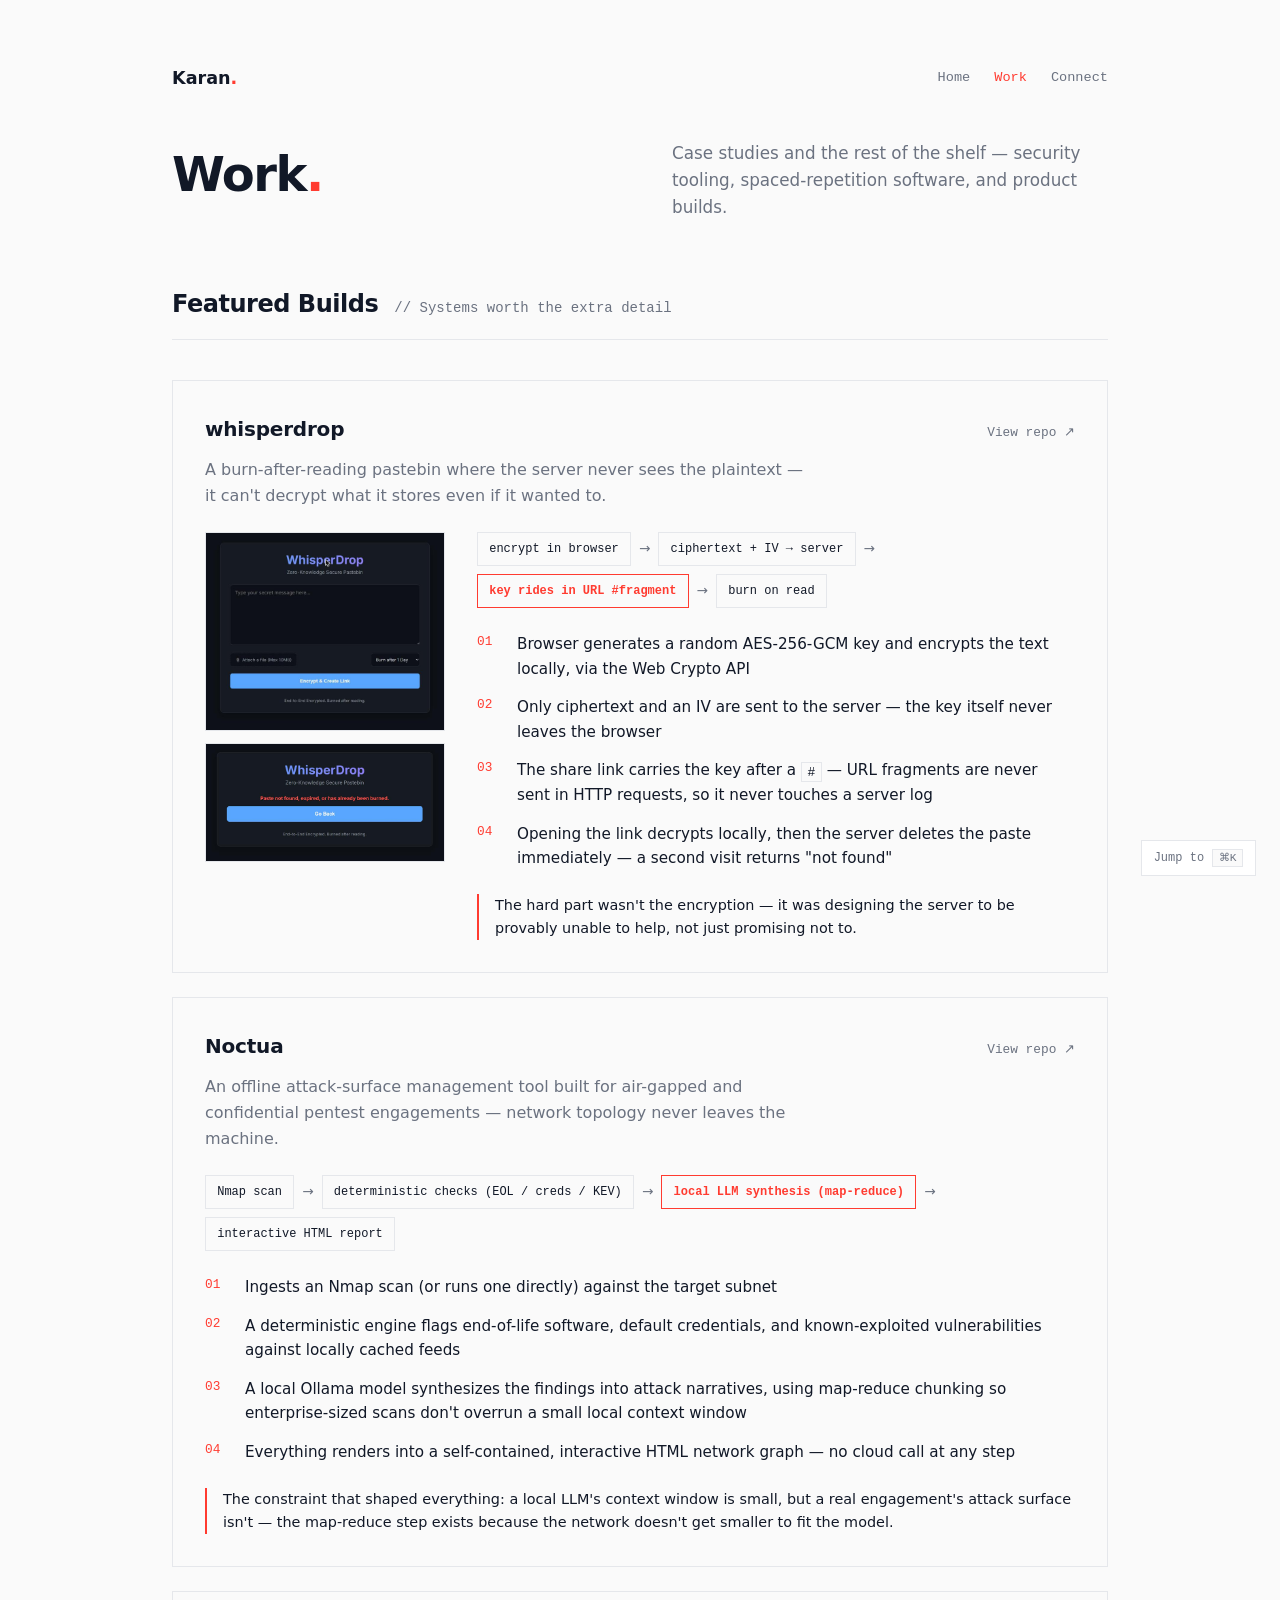
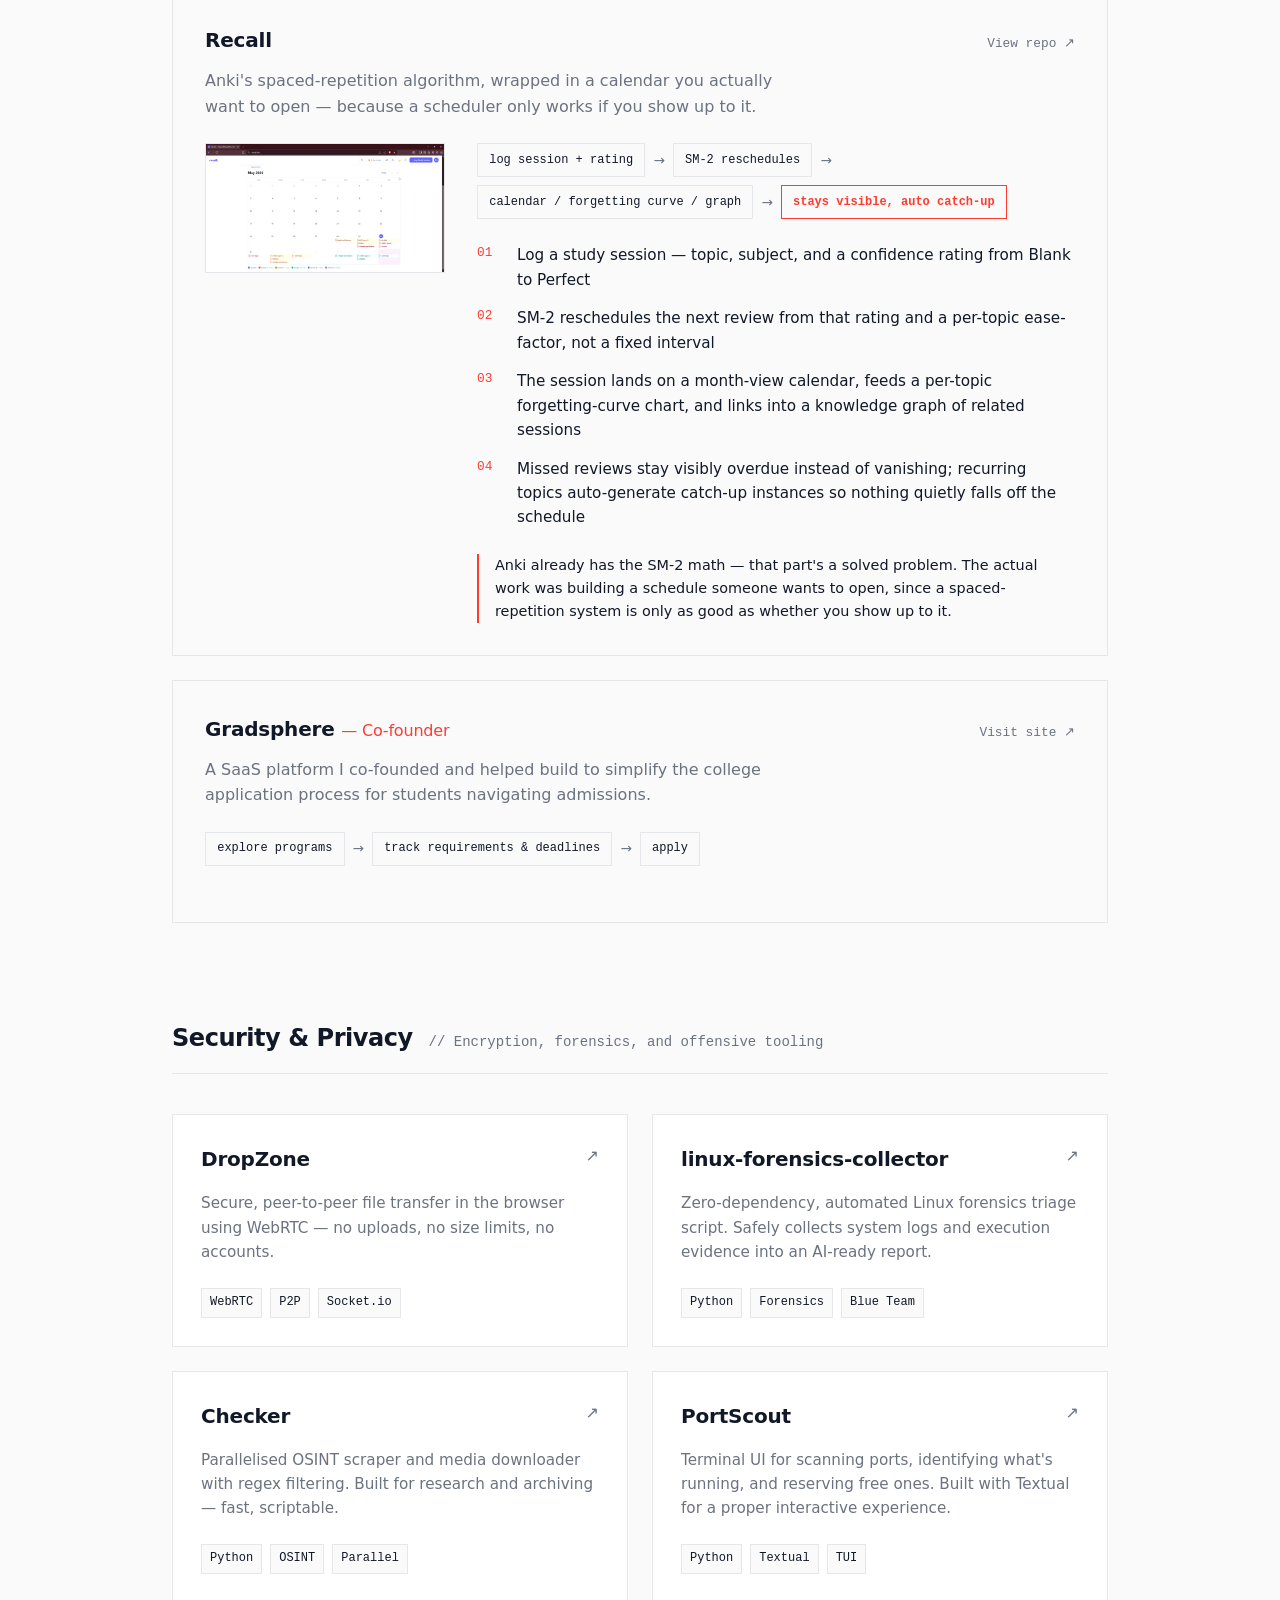
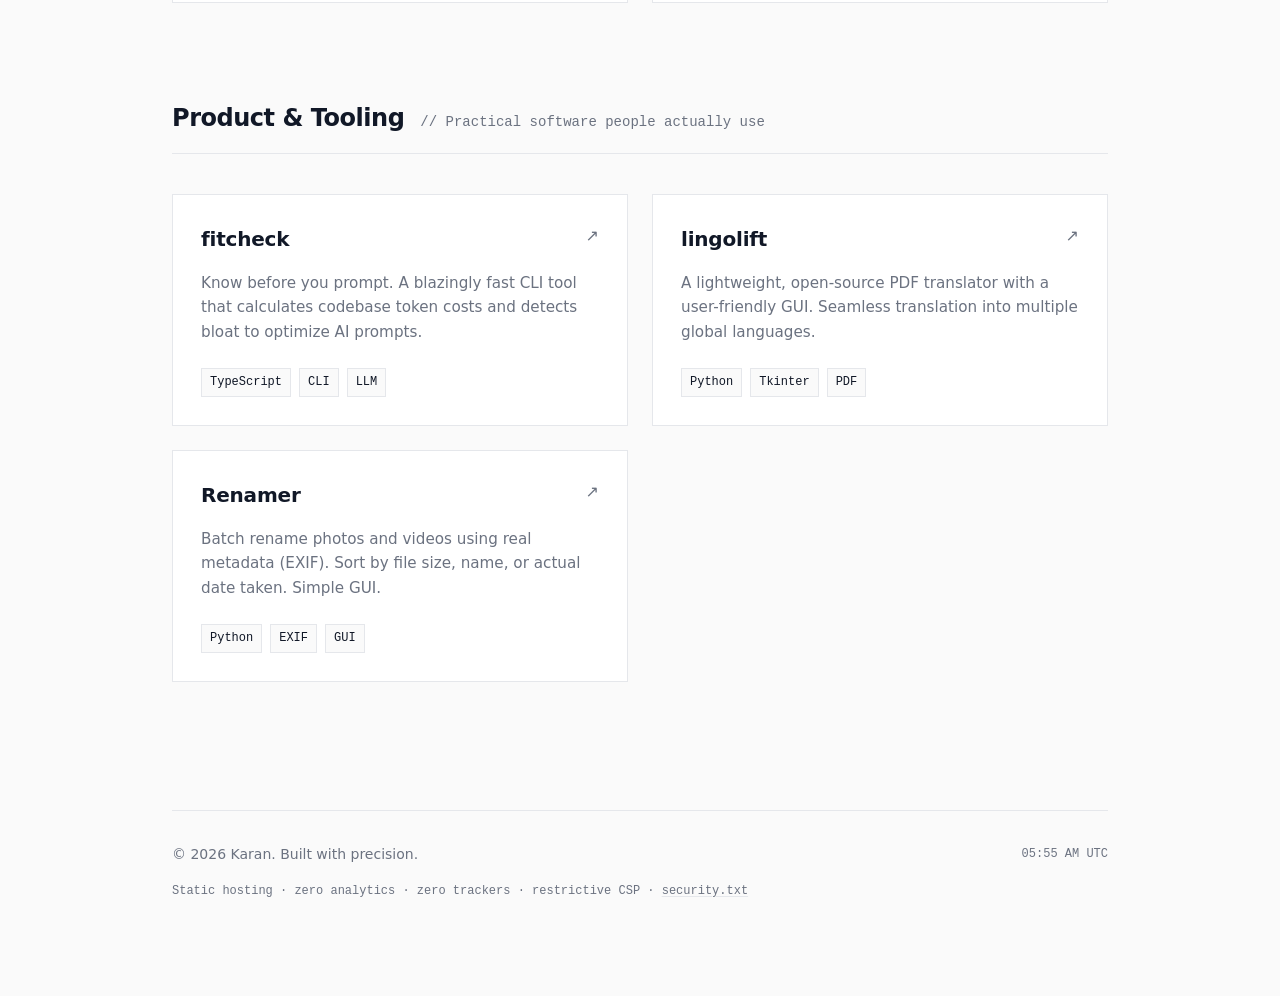
==== work.html @ a305192b "Add work.html with the 4 case studies and both category grids Co-Authored-By: Claude Sonnet 5 <norep" ====
<!DOCTYPE html>
<html lang="en">
<head>
    <meta charset="UTF-8">
    <meta name="viewport" content="width=device-width, initial-scale=1.0">
    <title>Work — Karan</title>
    <meta name="description" content="Case studies and projects — security tooling, behavioural-science software, and product builds by Karan.">
    <meta http-equiv="Content-Security-Policy" content="default-src 'self'; script-src 'self' 'unsafe-inline'; style-src 'self' 'unsafe-inline' https://fonts.googleapis.com; font-src https://fonts.gstatic.com; img-src 'self'; connect-src 'self'; object-src 'none'; base-uri 'none'; form-action 'none';">
    <meta property="og:type" content="website">
    <meta property="og:url" content="https://garuda8887.github.io/work.html">
    <meta property="og:title" content="Work — Karan">
    <meta property="og:description" content="Case studies and projects — security tooling, behavioural-science software, and product builds by Karan.">
    <meta property="og:image" content="https://garuda8887.github.io/assets/og-image.png">
    <meta name="twitter:card" content="summary_large_image">
    <meta name="twitter:title" content="Work — Karan">
    <meta name="twitter:description" content="Case studies and projects — security tooling, behavioural-science software, and product builds by Karan.">
    <meta name="twitter:image" content="https://garuda8887.github.io/assets/og-image.png">
    <link rel="preconnect" href="https://fonts.googleapis.com">
    <link rel="preconnect" href="https://fonts.gstatic.com" crossorigin>
    <link href="https://fonts.googleapis.com/css2?family=Inter:wght@300;400;500;600;700&family=Space+Grotesk:wght@500;600;700&family=JetBrains+Mono:wght@400;500&display=swap" rel="stylesheet">
    <link rel="stylesheet" href="assets/style.css">
</head>
<body>
    <div class="container">
        <nav class="nav">
            <a href="index.html" class="nav-brand">Karan<span class="dot">.</span></a>
            <div class="nav-links">
                <a href="index.html">Home</a>
                <a href="work.html" aria-current="page">Work</a>
                <a href="index.html#connect">Connect</a>
            </div>
        </nav>

        <header class="work-header reveal active">
            <h1 class="work-title">Work<span class="dot">.</span></h1>
            <p class="work-subtitle">Case studies and the rest of the shelf — security tooling, spaced-repetition software, and product builds.</p>
        </header>

        <section class="reveal" id="featured">
            <div class="section-header">
                <h2 class="decrypt">Featured Builds</h2>
                <span class="section-sub">// Systems worth the extra detail</span>
            </div>

            <div class="case-study reveal delay-1" id="whisperdrop">
                <div class="case-study-head">
                    <span class="case-study-title">whisperdrop</span>
                    <a href="https://github.com/Garuda8887/whisperdrop" target="_blank" rel="noopener noreferrer" class="case-study-link">View repo ↗</a>
                </div>
                <p class="case-study-desc">A burn-after-reading pastebin where the server never sees the plaintext — it can't decrypt what it stores even if it wanted to.</p>
                <div class="case-study-media">
                    <div class="case-study-shots">
                        <div class="case-study-shot">
                            <img src="assets/screenshots/whisperdrop-create.png" alt="WhisperDrop's compose screen — paste a secret, encrypt, and get a link" loading="lazy">
                        </div>
                        <div class="case-study-shot">
                            <img src="assets/screenshots/whisperdrop-burned.png" alt="Opening the same link a second time — the paste is already burned" loading="lazy">
                        </div>
                    </div>
                    <div class="case-study-body">
                        <div class="flow">
                            <span class="flow-step">encrypt in browser</span>
                            <span class="flow-arrow">→</span>
                            <span class="flow-step">ciphertext + IV → server</span>
                            <span class="flow-arrow">→</span>
                            <span class="flow-step flow-key">key rides in URL #fragment</span>
                            <span class="flow-arrow">→</span>
                            <span class="flow-step">burn on read</span>
                        </div>
                        <ol class="case-study-steps">
                            <li>Browser generates a random AES-256-GCM key and encrypts the text locally, via the Web Crypto API</li>
                            <li>Only ciphertext and an IV are sent to the server — the key itself never leaves the browser</li>
                            <li>The share link carries the key after a <code>#</code> — URL fragments are never sent in HTTP requests, so it never touches a server log</li>
                            <li>Opening the link decrypts locally, then the server deletes the paste immediately — a second visit returns "not found"</li>
                        </ol>
                        <p class="case-study-note">The hard part wasn't the encryption — it was designing the server to be provably unable to help, not just promising not to.</p>
                    </div>
                </div>
            </div>

            <div class="case-study reveal delay-2" id="noctua">
                <div class="case-study-head">
                    <span class="case-study-title">Noctua</span>
                    <a href="https://github.com/Garuda8887/Noctua" target="_blank" rel="noopener noreferrer" class="case-study-link">View repo ↗</a>
                </div>
                <p class="case-study-desc">An offline attack-surface management tool built for air-gapped and confidential pentest engagements — network topology never leaves the machine.</p>
                <div class="flow">
                    <span class="flow-step">Nmap scan</span>
                    <span class="flow-arrow">→</span>
                    <span class="flow-step">deterministic checks (EOL / creds / KEV)</span>
                    <span class="flow-arrow">→</span>
                    <span class="flow-step flow-key">local LLM synthesis (map-reduce)</span>
                    <span class="flow-arrow">→</span>
                    <span class="flow-step">interactive HTML report</span>
                </div>
                <ol class="case-study-steps">
                    <li>Ingests an Nmap scan (or runs one directly) against the target subnet</li>
                    <li>A deterministic engine flags end-of-life software, default credentials, and known-exploited vulnerabilities against locally cached feeds</li>
                    <li>A local Ollama model synthesizes the findings into attack narratives, using map-reduce chunking so enterprise-sized scans don't overrun a small local context window</li>
                    <li>Everything renders into a self-contained, interactive HTML network graph — no cloud call at any step</li>
                </ol>
                <p class="case-study-note">The constraint that shaped everything: a local LLM's context window is small, but a real engagement's attack surface isn't — the map-reduce step exists because the network doesn't get smaller to fit the model.</p>
            </div>

            <div class="case-study reveal delay-3" id="recall">
                <div class="case-study-head">
                    <span class="case-study-title">Recall</span>
                    <a href="https://github.com/Garuda8887/recall" target="_blank" rel="noopener noreferrer" class="case-study-link">View repo ↗</a>
                </div>
                <p class="case-study-desc">Anki's spaced-repetition algorithm, wrapped in a calendar you actually want to open — because a scheduler only works if you show up to it.</p>
                <div class="case-study-media">
                    <div class="case-study-shots">
                        <div class="case-study-shot">
                            <img src="assets/screenshots/recall-calendar.png" alt="Recall's month-view calendar with color-coded review chips and a study streak" loading="lazy">
                        </div>
                    </div>
                    <div class="case-study-body">
                        <div class="flow">
                            <span class="flow-step">log session + rating</span>
                            <span class="flow-arrow">→</span>
                            <span class="flow-step">SM-2 reschedules</span>
                            <span class="flow-arrow">→</span>
                            <span class="flow-step">calendar / forgetting curve / graph</span>
                            <span class="flow-arrow">→</span>
                            <span class="flow-step flow-key">stays visible, auto catch-up</span>
                        </div>
                        <ol class="case-study-steps">
                            <li>Log a study session — topic, subject, and a confidence rating from Blank to Perfect</li>
                            <li>SM-2 reschedules the next review from that rating and a per-topic ease-factor, not a fixed interval</li>
                            <li>The session lands on a month-view calendar, feeds a per-topic forgetting-curve chart, and links into a knowledge graph of related sessions</li>
                            <li>Missed reviews stay visibly overdue instead of vanishing; recurring topics auto-generate catch-up instances so nothing quietly falls off the schedule</li>
                        </ol>
                        <p class="case-study-note">Anki already has the SM-2 math — that part's a solved problem. The actual work was building a schedule someone wants to open, since a spaced-repetition system is only as good as whether you show up to it.</p>
                    </div>
                </div>
            </div>

            <div class="case-study reveal delay-1" id="gradsphere">
                <div class="case-study-head">
                    <span class="case-study-title">Gradsphere <span class="case-study-role">— Co-founder</span></span>
                    <a href="https://gradsphere-smoky.vercel.app/" target="_blank" rel="noopener noreferrer" class="case-study-link">Visit site ↗</a>
                </div>
                <p class="case-study-desc">A SaaS platform I co-founded and helped build to simplify the college application process for students navigating admissions.</p>
                <div class="flow">
                    <span class="flow-step">explore programs</span>
                    <span class="flow-arrow">→</span>
                    <span class="flow-step">track requirements & deadlines</span>
                    <span class="flow-arrow">→</span>
                    <span class="flow-step">apply</span>
                </div>
            </div>
        </section>

        <section class="reveal" id="security">
            <div class="section-header">
                <h2 class="decrypt">Security & Privacy</h2>
                <span class="section-sub">// Encryption, forensics, and offensive tooling</span>
            </div>

            <div class="project-grid">
                <a href="https://github.com/Garuda8887/DropZone" target="_blank" rel="noopener noreferrer" class="project-card reveal delay-1">
                    <div class="project-top">
                        <span class="project-title">DropZone</span>
                        <span class="project-arrow">↗</span>
                    </div>
                    <p class="project-desc">Secure, peer-to-peer file transfer in the browser using WebRTC — no uploads, no size limits, no accounts.</p>
                    <div class="tags">
                        <span class="tag">WebRTC</span>
                        <span class="tag">P2P</span>
                        <span class="tag">Socket.io</span>
                    </div>
                </a>

                <a href="https://github.com/Garuda8887/linux-forensics-collector" target="_blank" rel="noopener noreferrer" class="project-card reveal delay-2">
                    <div class="project-top">
                        <span class="project-title">linux-forensics-collector</span>
                        <span class="project-arrow">↗</span>
                    </div>
                    <p class="project-desc">Zero-dependency, automated Linux forensics triage script. Safely collects system logs and execution evidence into an AI-ready report.</p>
                    <div class="tags">
                        <span class="tag">Python</span>
                        <span class="tag">Forensics</span>
                        <span class="tag">Blue Team</span>
                    </div>
                </a>

                <a href="https://github.com/Garuda8887/Checker" target="_blank" rel="noopener noreferrer" class="project-card reveal delay-3">
                    <div class="project-top">
                        <span class="project-title">Checker</span>
                        <span class="project-arrow">↗</span>
                    </div>
                    <p class="project-desc">Parallelised OSINT scraper and media downloader with regex filtering. Built for research and archiving — fast, scriptable.</p>
                    <div class="tags">
                        <span class="tag">Python</span>
                        <span class="tag">OSINT</span>
                        <span class="tag">Parallel</span>
                    </div>
                </a>

                <a href="https://github.com/Garuda8887/PortScout" target="_blank" rel="noopener noreferrer" class="project-card reveal delay-1">
                    <div class="project-top">
                        <span class="project-title">PortScout</span>
                        <span class="project-arrow">↗</span>
                    </div>
                    <p class="project-desc">Terminal UI for scanning ports, identifying what's running, and reserving free ones. Built with Textual for a proper interactive experience.</p>
                    <div class="tags">
                        <span class="tag">Python</span>
                        <span class="tag">Textual</span>
                        <span class="tag">TUI</span>
                    </div>
                </a>
            </div>
        </section>

        <section class="reveal" id="product">
            <div class="section-header">
                <h2 class="decrypt">Product & Tooling</h2>
                <span class="section-sub">// Practical software people actually use</span>
            </div>

            <div class="project-grid">
                <a href="https://github.com/Garuda8887/fitcheck" target="_blank" rel="noopener noreferrer" class="project-card reveal delay-1">
                    <div class="project-top">
                        <span class="project-title">fitcheck</span>
                        <span class="project-arrow">↗</span>
                    </div>
                    <p class="project-desc">Know before you prompt. A blazingly fast CLI tool that calculates codebase token costs and detects bloat to optimize AI prompts.</p>
                    <div class="tags">
                        <span class="tag">TypeScript</span>
                        <span class="tag">CLI</span>
                        <span class="tag">LLM</span>
                    </div>
                </a>

                <a href="https://github.com/Garuda8887/lingolift" target="_blank" rel="noopener noreferrer" class="project-card reveal delay-2">
                    <div class="project-top">
                        <span class="project-title">lingolift</span>
                        <span class="project-arrow">↗</span>
                    </div>
                    <p class="project-desc">A lightweight, open-source PDF translator with a user-friendly GUI. Seamless translation into multiple global languages.</p>
                    <div class="tags">
                        <span class="tag">Python</span>
                        <span class="tag">Tkinter</span>
                        <span class="tag">PDF</span>
                    </div>
                </a>

                <a href="https://github.com/Garuda8887/Renamer" target="_blank" rel="noopener noreferrer" class="project-card reveal delay-3">
                    <div class="project-top">
                        <span class="project-title">Renamer</span>
                        <span class="project-arrow">↗</span>
                    </div>
                    <p class="project-desc">Batch rename photos and videos using real metadata (EXIF). Sort by file size, name, or actual date taken. Simple GUI.</p>
                    <div class="tags">
                        <span class="tag">Python</span>
                        <span class="tag">EXIF</span>
                        <span class="tag">GUI</span>
                    </div>
                </a>
            </div>
        </section>

        <footer>
            <div class="footer-main">
                <span>© 2026 Karan. Built with precision.</span>
                <span class="footer-time" id="local-time"></span>
            </div>
            <div class="footer-meta">
                <span class="footer-mono">Static hosting · zero analytics · zero trackers · restrictive CSP · <a href="/.well-known/security.txt">security.txt</a></span>
            </div>
        </footer>
    </div>

    <dialog id="cmdk" class="cmdk">
        <input type="text" id="cmdk-input" class="cmdk-input" placeholder="Jump to a section or link..." autocomplete="off" spellcheck="false">
        <ul id="cmdk-list" class="cmdk-list"></ul>
    </dialog>

    <button type="button" id="cmdk-hint" class="cmdk-hint" aria-label="Open quick navigation">
        <span>Jump to</span>
        <kbd>⌘K</kbd>
    </button>

    <script src="assets/site.js"></script>
</body>
</html>
---- assets/style.css ----
:root {
    --bg: #FAFAFA;
    --surface: #FFFFFF;
    --surface-hover: #F3F4F6;
    --ink: #111827;
    --muted: #6B7280;
    --border: #E5E7EB;
    --accent: #FF3B30; /* Edgy sharp accent */
    --accent-soft: rgba(255, 59, 48, 0.08);

    --font-sans: 'Inter', system-ui, sans-serif;
    --font-display: 'Space Grotesk', 'Inter', system-ui, sans-serif;
    --font-mono: 'JetBrains Mono', monospace;
}

* {
    box-sizing: border-box;
    margin: 0;
    padding: 0;
}

body {
    font-family: var(--font-sans);
    background-color: var(--bg);
    color: var(--ink);
    line-height: 1.6;
    -webkit-font-smoothing: antialiased;
    -moz-osx-font-smoothing: grayscale;
}

::selection {
    background: var(--ink);
    color: var(--bg);
}

a {
    color: inherit;
    text-decoration: none;
}

a:focus-visible, button:focus-visible {
    outline: 2px solid var(--accent);
    outline-offset: 2px;
}

.container {
    max-width: 1000px; /* Slightly wider for the two column hero */
    margin: 0 auto;
    padding: 4rem 2rem 6rem;
}

/* Nav — shared across every page */
.nav {
    display: flex;
    justify-content: space-between;
    align-items: center;
    margin-bottom: 3rem;
    font-family: var(--font-mono);
    font-size: 0.85rem;
}

.nav-brand {
    font-family: var(--font-display);
    font-weight: 600;
    font-size: 1.1rem;
    color: var(--ink);
}

.nav-brand .dot {
    color: var(--accent);
}

.nav-links {
    display: flex;
    gap: 1.5rem;
}

.nav-links a {
    color: var(--muted);
    transition: color 0.2s ease;
}

.nav-links a:hover {
    color: var(--ink);
}

.nav-links a[aria-current="page"] {
    color: var(--accent);
}

/* Header / Hero */
header {
    margin-bottom: 7rem;
    display: grid;
    grid-template-columns: 1fr 1fr;
    gap: 4rem;
    align-items: center;
}

/* Hero demo — a real AES-256-GCM encrypt in the browser, not a stock graphic */
.hero-demo {
    border: 1px solid var(--border);
    background: var(--surface);
    padding: 1.75rem;
    display: flex;
    flex-direction: column;
    gap: 1rem;
    font-family: var(--font-mono);
}

.hero-demo-head {
    display: flex;
    justify-content: space-between;
    align-items: baseline;
    gap: 0.75rem;
    flex-wrap: wrap;
}

.hero-demo-title {
    font-weight: 600;
    color: var(--ink);
}

.hero-demo-badge {
    font-size: 0.7rem;
    color: var(--accent);
}

.hero-demo-label {
    font-size: 0.75rem;
    color: var(--muted);
}

.hero-demo-input {
    width: 100%;
    resize: none;
    border: 1px solid var(--border);
    background: var(--bg);
    color: var(--ink);
    font-family: var(--font-mono);
    font-size: 0.85rem;
    padding: 0.75rem;
    outline: none;
}

.hero-demo-input:focus-visible {
    border-color: var(--accent);
}

.hero-demo-out {
    border: 1px solid var(--border);
    background: var(--bg);
    padding: 0.75rem;
    display: flex;
    flex-direction: column;
    gap: 0.35rem;
}

.hero-demo-out-label {
    font-size: 0.7rem;
    color: var(--muted);
}

.hero-demo-cipher {
    font-size: 0.78rem;
    word-break: break-all;
    color: var(--ink);
    transition: opacity 0.2s ease;
}

.hero-demo-cipher.burning {
    opacity: 0.15;
}

.hero-demo-burn {
    align-self: flex-start;
    font-family: var(--font-mono);
    font-size: 0.75rem;
    color: var(--muted);
    background: transparent;
    border: 1px solid var(--border);
    padding: 0.5rem 0.9rem;
    cursor: pointer;
    transition: all 0.2s ease;
}

.hero-demo-burn:hover {
    border-color: var(--accent);
    color: var(--accent);
}

.hero-demo-note {
    font-size: 0.78rem;
    color: var(--muted);
    line-height: 1.5;
}

.hero-demo-note a {
    text-decoration: underline;
    text-decoration-color: var(--border);
}

.hero-demo-note a:hover {
    color: var(--accent);
    text-decoration-color: var(--accent);
}

.hero-content {
    display: flex;
    flex-direction: column;
}

h1 {
    font-family: var(--font-display);
    font-size: clamp(3rem, 6vw, 4.5rem);
    font-weight: 700;
    letter-spacing: -0.04em;
    line-height: 1.1;
    margin-bottom: 1.5rem;
    color: var(--ink);
}

h1 .dot {
    color: var(--accent);
}

.tagline {
    font-size: clamp(1.1rem, 2.5vw, 1.25rem);
    color: var(--muted);
    font-weight: 300;
    margin-bottom: 2rem;
    line-height: 1.5;
}

.about {
    font-size: 1.05rem;
    color: var(--ink);
}

.about p {
    margin-bottom: 1.25rem;
}

.highlight {
    font-weight: 500;
    position: relative;
    display: inline-block;
}

.highlight::after {
    content: '';
    position: absolute;
    bottom: 2px;
    left: 0;
    width: 100%;
    height: 4px;
    background: var(--accent-soft);
    z-index: -1;
    transition: height 0.2s ease;
}

.highlight:hover::after {
    height: 100%;
}

/* Sections */
section {
    margin-bottom: 6rem;
}

.section-header {
    display: flex;
    align-items: baseline;
    gap: 1rem;
    margin-bottom: 2.5rem;
    padding-bottom: 1rem;
    border-bottom: 1px solid var(--border);
}

h2 {
    font-family: var(--font-display);
    font-size: 1.5rem;
    font-weight: 600;
    letter-spacing: -0.02em;
}

.section-sub {
    font-family: var(--font-mono);
    font-size: 0.875rem;
    color: var(--muted);
}

/* Work page header (work.html only) */
.work-header {
    margin-bottom: 4rem;
}

.work-title {
    font-family: var(--font-display);
    font-size: clamp(2.25rem, 4vw, 3rem);
    font-weight: 700;
    letter-spacing: -0.03em;
    margin-bottom: 0.75rem;
    color: var(--ink);
}

.work-title .dot {
    color: var(--accent);
}

.work-subtitle {
    font-size: 1.05rem;
    color: var(--muted);
    max-width: 60ch;
}

/* Grid Layout for Projects */
.project-grid {
    display: grid;
    grid-template-columns: repeat(auto-fill, minmax(350px, 1fr));
    gap: 1.5rem;
}

.project-card {
    display: flex;
    flex-direction: column;
    background: var(--surface);
    border: 1px solid var(--border);
    padding: 1.75rem;
    border-radius: 0; /* Sharp corners for edge */
    transition: all 0.3s cubic-bezier(0.16, 1, 0.3, 1);
    position: relative;
    z-index: 1;
}

.project-card::before {
    content: '';
    position: absolute;
    top: 0;
    left: 0;
    width: 3px;
    height: 0%;
    background: var(--accent);
    transition: height 0.3s cubic-bezier(0.16, 1, 0.3, 1);
    z-index: 2;
}

.project-card:hover {
    transform: translateY(-4px);
    box-shadow: 12px 12px 0 rgba(17, 24, 39, 0.04);
    border-color: var(--ink);
}

.project-card:hover::before {
    height: 100%;
}

.project-top {
    display: flex;
    justify-content: space-between;
    align-items: flex-start;
    margin-bottom: 1rem;
}

.project-title {
    font-family: var(--font-display);
    font-weight: 600;
    font-size: 1.25rem;
    letter-spacing: -0.01em;
    display: flex;
    align-items: center;
    gap: 0.5rem;
}

.project-arrow {
    color: var(--muted);
    transition: transform 0.2s ease, color 0.2s ease;
}

.project-card:hover .project-arrow {
    transform: translate(2px, -2px);
    color: var(--accent);
}

.project-desc {
    color: var(--muted);
    font-size: 0.95rem;
    margin-bottom: 1.5rem;
    flex-grow: 1;
}

.tags {
    display: flex;
    flex-wrap: wrap;
    gap: 0.5rem;
    margin-top: auto;
}

.tag {
    font-family: var(--font-mono);
    font-size: 0.75rem;
    color: var(--ink);
    background: var(--bg);
    border: 1px solid var(--border);
    padding: 0.25rem 0.5rem;
}

.project-card:hover .tag {
    border-color: #d1d5db;
}

.work-more {
    margin-top: 1.5rem;
    font-family: var(--font-mono);
    font-size: 0.85rem;
}

.work-more a {
    text-decoration: underline;
    text-decoration-color: var(--border);
}

.work-more a:hover {
    color: var(--accent);
    text-decoration-color: var(--accent);
}

/* Contact */
.contact-links {
    display: flex;
    flex-direction: column;
    gap: 1rem;
    max-width: 400px;
}

.contact-link {
    display: flex;
    justify-content: space-between;
    align-items: center;
    padding: 1rem 1.25rem;
    background: var(--surface);
    border: 1px solid var(--border);
    font-weight: 500;
    transition: all 0.2s ease;
}

.contact-link:hover {
    background: var(--ink);
    color: var(--surface);
    border-color: var(--ink);
    transform: translateX(4px);
}

.contact-label {
    display: flex;
    align-items: center;
    gap: 0.75rem;
}

.contact-mono {
    font-family: var(--font-mono);
    font-size: 0.75rem;
    color: var(--muted);
}

.contact-link:hover .contact-mono {
    color: rgba(255, 255, 255, 0.6);
}

/* Footer */
footer {
    margin-top: 8rem;
    padding-top: 2rem;
    border-top: 1px solid var(--border);
    font-size: 0.875rem;
    color: var(--muted);
}

.footer-main {
    display: flex;
    justify-content: space-between;
    align-items: center;
}

.footer-time {
    font-family: var(--font-mono);
    font-size: 0.75rem;
}

.footer-meta {
    margin-top: 0.75rem;
}

.footer-mono {
    font-family: var(--font-mono);
    font-size: 0.75rem;
    color: var(--muted);
}

.footer-mono a {
    text-decoration: underline;
    text-decoration-color: var(--border);
    text-underline-offset: 2px;
}

.footer-mono a:hover {
    color: var(--accent);
    text-decoration-color: var(--accent);
}

/* Featured case studies (work.html) */
.case-study {
    border: 1px solid var(--border);
    padding: 2rem;
    margin-bottom: 1.5rem;
}

.case-study:last-child {
    margin-bottom: 0;
}

.case-study-head {
    display: flex;
    justify-content: space-between;
    align-items: baseline;
    margin-bottom: 0.75rem;
}

.case-study-title {
    font-family: var(--font-display);
    font-weight: 600;
    font-size: 1.25rem;
    letter-spacing: -0.01em;
}

.case-study-role {
    font-weight: 500;
    font-size: 1rem;
    color: var(--accent);
}

.case-study-link {
    font-family: var(--font-mono);
    font-size: 0.8rem;
    color: var(--muted);
    transition: color 0.2s ease;
}

.case-study-link:hover {
    color: var(--accent);
}

.case-study-desc {
    color: var(--muted);
    margin-bottom: 1.5rem;
    max-width: 60ch;
}

.case-study-steps {
    list-style: none;
    counter-reset: step;
    margin-bottom: 1.5rem;
}

.case-study-steps li {
    counter-increment: step;
    position: relative;
    padding-left: 2.5rem;
    margin-bottom: 0.9rem;
    font-size: 0.95rem;
}

.case-study-steps li:last-child {
    margin-bottom: 0;
}

.case-study-steps li::before {
    content: counter(step, decimal-leading-zero);
    position: absolute;
    left: 0;
    top: 0;
    font-family: var(--font-mono);
    font-size: 0.8rem;
    color: var(--accent);
}

.case-study-steps code {
    font-family: var(--font-mono);
    font-size: 0.85em;
    background: var(--bg);
    border: 1px solid var(--border);
    padding: 0.1rem 0.35rem;
}

.case-study-note {
    font-size: 0.9rem;
    color: var(--ink);
    border-left: 2px solid var(--accent);
    padding-left: 1rem;
}

.case-study-media {
    display: grid;
    grid-template-columns: minmax(180px, 240px) 1fr;
    gap: 2rem;
    align-items: start;
}

.case-study-shots {
    display: flex;
    flex-direction: column;
    gap: 0.75rem;
}

.case-study-shot {
    border: 1px solid var(--border);
    overflow: hidden;
    background: var(--bg);
}

.case-study-shot img {
    display: block;
    width: 100%;
    height: auto;
}

.case-study-body {
    min-width: 0;
}

/* Flow chips — compact visual summary above the detailed steps */
.flow {
    display: flex;
    flex-wrap: wrap;
    align-items: center;
    gap: 0.5rem;
    margin-bottom: 1.5rem;
}

.flow-step {
    font-family: var(--font-mono);
    font-size: 0.75rem;
    border: 1px solid var(--border);
    padding: 0.4rem 0.7rem;
    background: var(--bg);
    white-space: nowrap;
}

.flow-step.flow-key {
    border-color: var(--accent);
    color: var(--accent);
    font-weight: 600;
}

.flow-arrow {
    color: var(--muted);
    font-size: 0.85rem;
}

/* Command palette (Cmd+K) */
.cmdk {
    width: min(560px, 90vw);
    padding: 0;
    border: 1px solid var(--border);
    border-radius: 0;
    box-shadow: 0 24px 48px rgba(17, 24, 39, 0.16);
}

.cmdk::backdrop {
    background: rgba(17, 24, 39, 0.5);
}

.cmdk-input {
    width: 100%;
    padding: 1.1rem 1.25rem;
    border: none;
    border-bottom: 1px solid var(--border);
    font-family: var(--font-mono);
    font-size: 0.95rem;
    outline: none;
    color: var(--ink);
}

.cmdk-list {
    list-style: none;
    max-height: 320px;
    overflow-y: auto;
}

.cmdk-list li {
    padding: 0.85rem 1.25rem;
    cursor: pointer;
    display: flex;
    justify-content: space-between;
    align-items: baseline;
    gap: 1rem;
}

.cmdk-list li .cmdk-item-sub {
    font-family: var(--font-mono);
    font-size: 0.75rem;
    color: var(--muted);
    white-space: nowrap;
}

.cmdk-list li.active {
    background: var(--surface-hover);
}

.cmdk-list li.active .cmdk-item-sub {
    color: var(--accent);
}

.cmdk-list .cmdk-empty {
    color: var(--muted);
    cursor: default;
}

.cmdk-hint {
    position: fixed;
    right: 1.5rem;
    bottom: 1.5rem;
    display: flex;
    align-items: center;
    gap: 0.5rem;
    background: var(--surface);
    border: 1px solid var(--border);
    padding: 0.5rem 0.75rem;
    font-family: var(--font-mono);
    font-size: 0.75rem;
    color: var(--muted);
    cursor: pointer;
    transition: border-color 0.2s ease, color 0.2s ease;
    z-index: 10;
}

.cmdk-hint:hover {
    border-color: var(--ink);
    color: var(--ink);
}

.cmdk-hint kbd {
    font-family: var(--font-mono);
    background: var(--bg);
    border: 1px solid var(--border);
    padding: 0.1rem 0.35rem;
    font-size: 0.7rem;
}

/* Decrypt-on-reveal text */
.decrypt-char {
    transition: color 0.15s ease;
}

.decrypt-char.scrambling {
    color: var(--accent);
}

/* Scroll Animations */
.reveal {
    opacity: 0;
    transform: translateY(30px);
    transition: opacity 0.8s cubic-bezier(0.16, 1, 0.3, 1), transform 0.8s cubic-bezier(0.16, 1, 0.3, 1);
}

.reveal.active {
    opacity: 1;
    transform: translateY(0);
}

/* Ensure header reveals on load if it's a reveal element */
.reveal.delay-1 { transition-delay: 0.1s; }
.reveal.delay-2 { transition-delay: 0.2s; }
.reveal.delay-3 { transition-delay: 0.3s; }

@media (prefers-reduced-motion: reduce) {
    .reveal {
        opacity: 1;
        transform: none;
        transition: none;
    }
}

@media (max-width: 768px) {
    .container { padding: 3rem 1.5rem; }
    .nav { flex-wrap: wrap; gap: 0.75rem; }
    header { grid-template-columns: 1fr; gap: 2rem; margin-bottom: 5rem; }
    h1 { font-size: 2.5rem; }
    .project-grid { grid-template-columns: 1fr; }
    .section-header { flex-direction: column; gap: 0.25rem; }
    .case-study { padding: 1.5rem; }
    .case-study-head { flex-direction: column; gap: 0.35rem; }
    .case-study-media { grid-template-columns: 1fr; }
    .case-study-shots { flex-direction: row; }
    .footer-main { flex-direction: column; align-items: flex-start; gap: 0.5rem; }
    .cmdk-hint span { display: none; }
}
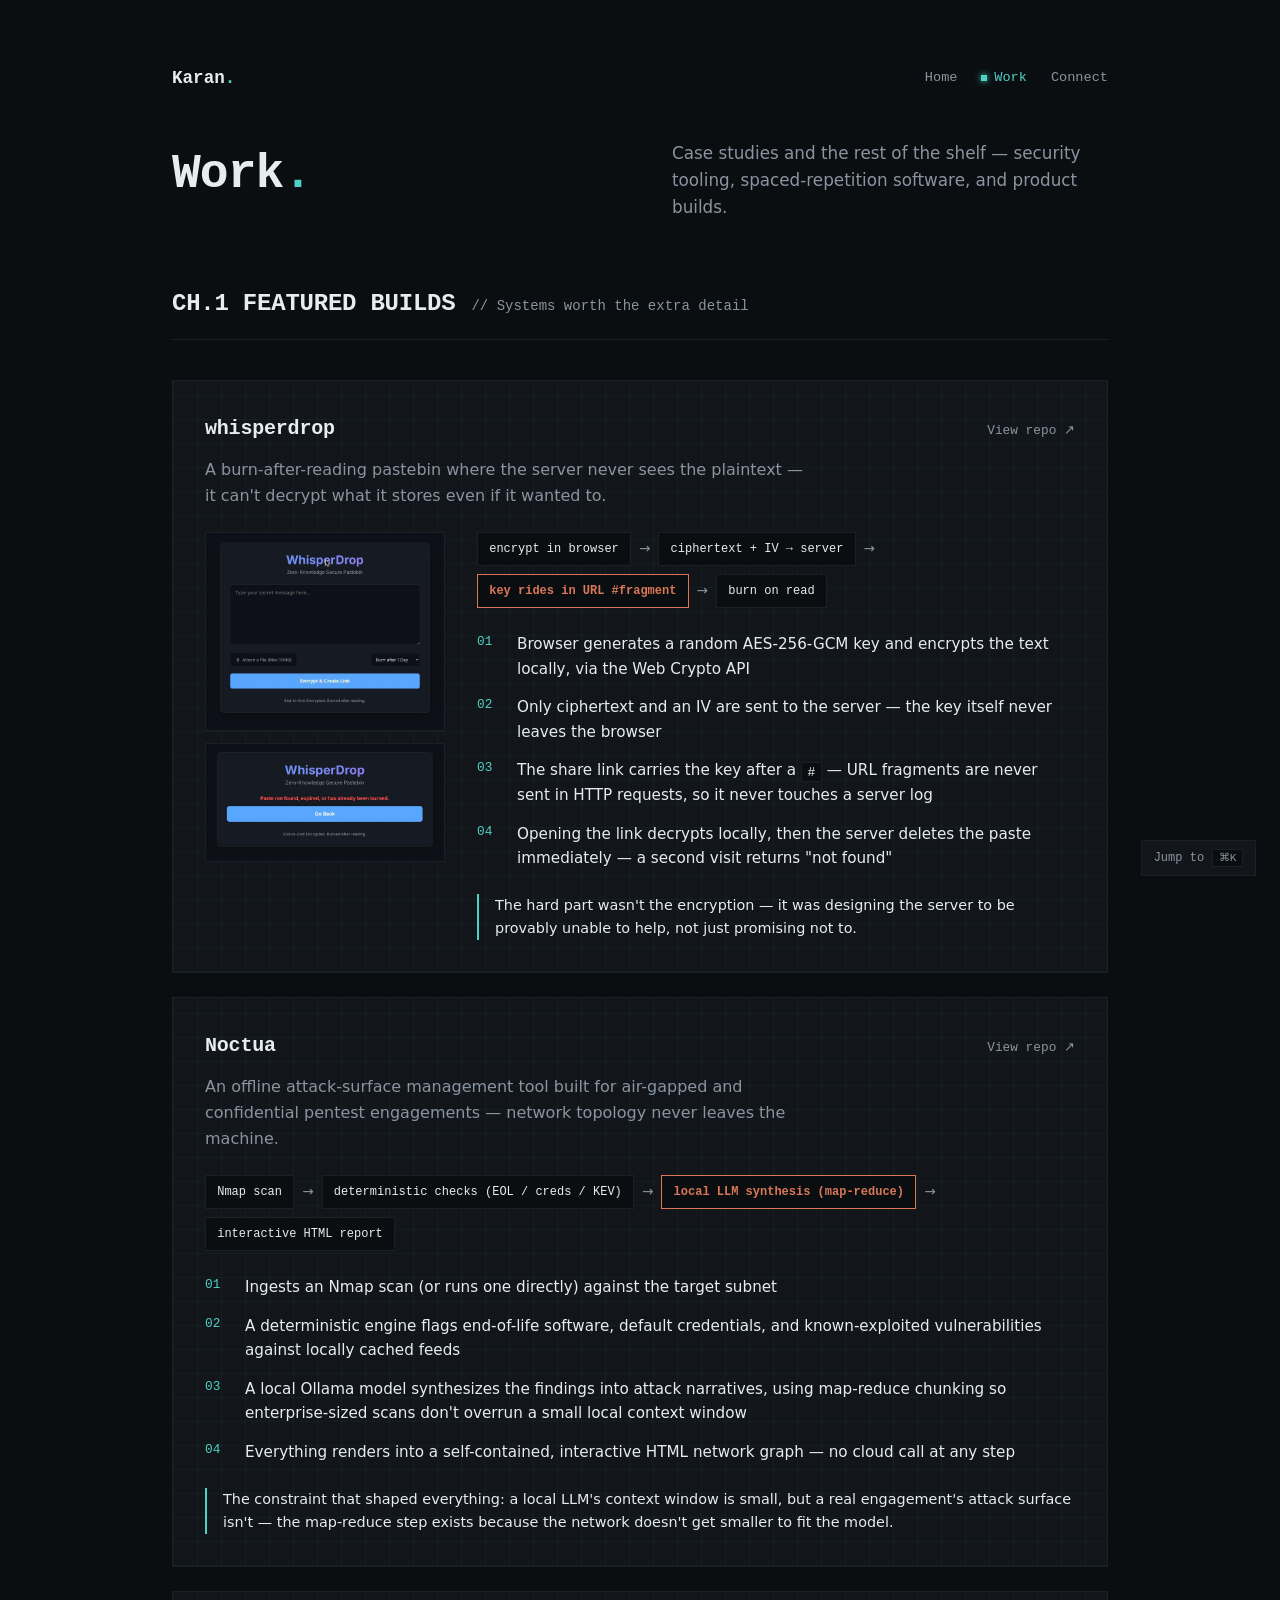
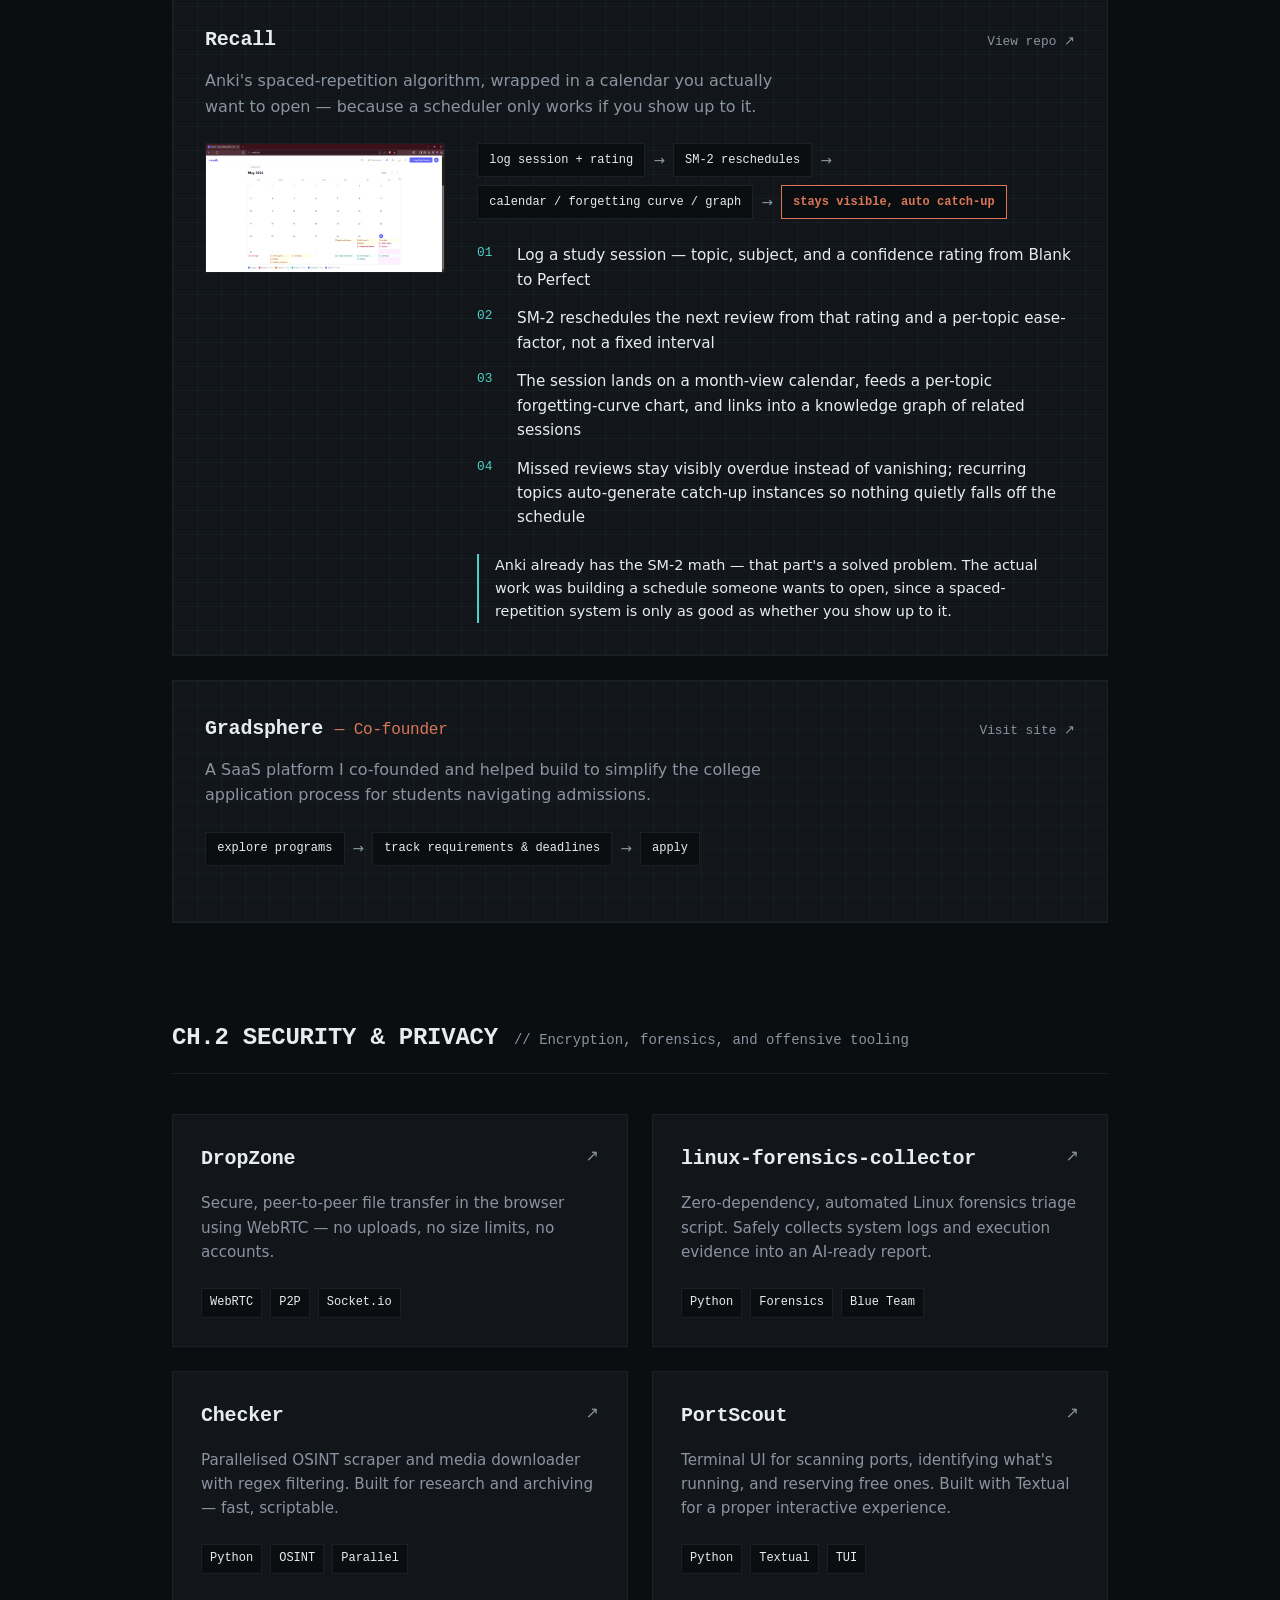
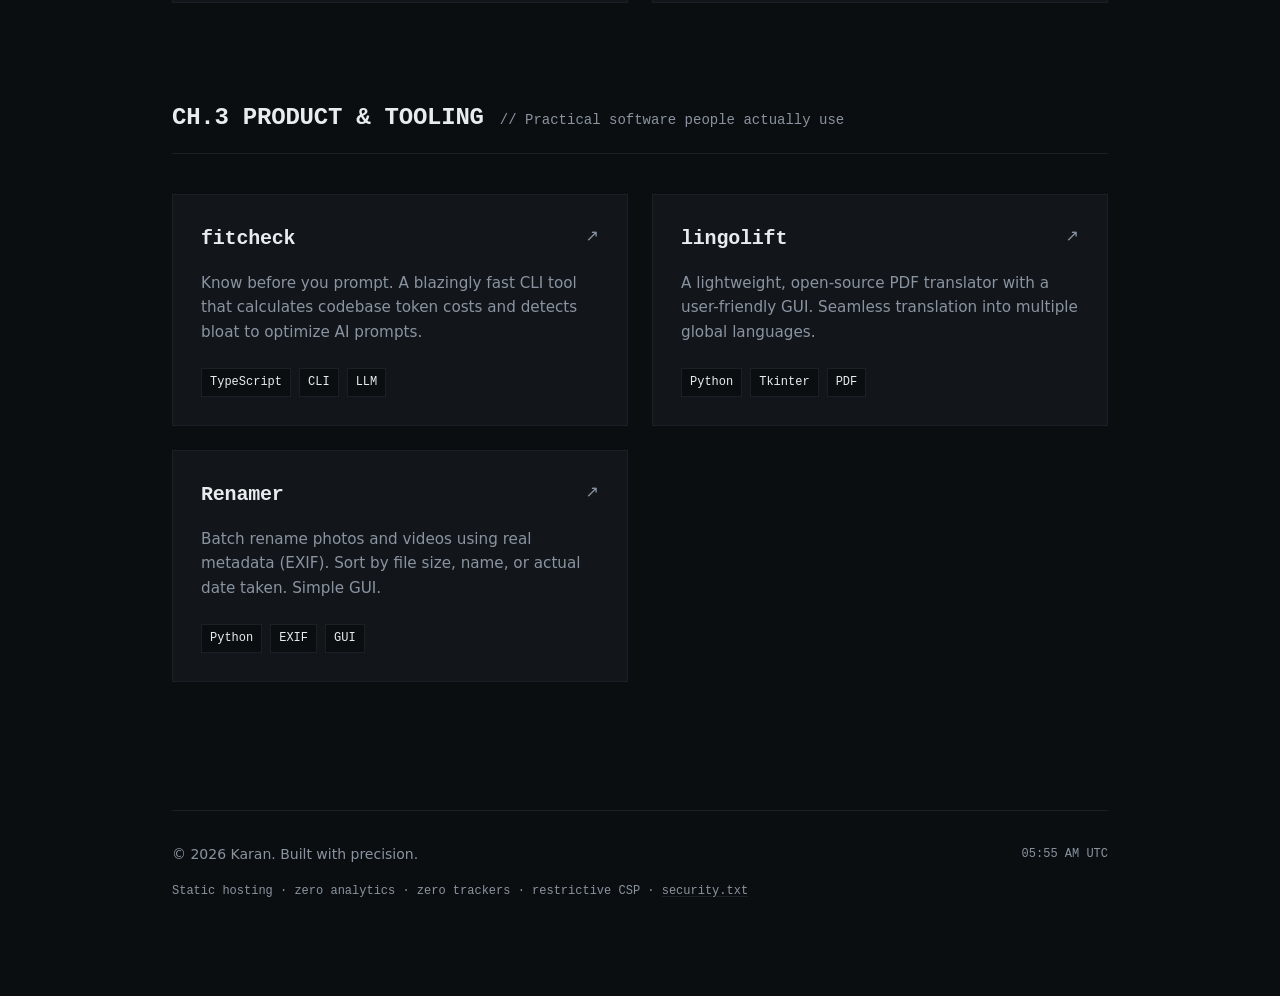
==== commit f3469139: "Visual overhaul: Signal Trace direction (dark instrument-panel theme) Replaces the light theme with " ====
--- a/work.html
+++ b/work.html
@@ -17,7 +17,7 @@
     <meta name="twitter:image" content="https://garuda8887.github.io/assets/og-image.png">
     <link rel="preconnect" href="https://fonts.googleapis.com">
     <link rel="preconnect" href="https://fonts.gstatic.com" crossorigin>
-    <link href="https://fonts.googleapis.com/css2?family=Inter:wght@300;400;500;600;700&family=Space+Grotesk:wght@500;600;700&family=JetBrains+Mono:wght@400;500&display=swap" rel="stylesheet">
+    <link href="https://fonts.googleapis.com/css2?family=Inter:wght@300;400;500;600;700&family=JetBrains+Mono:wght@400;500;600;700&display=swap" rel="stylesheet">
     <link rel="stylesheet" href="assets/style.css">
 </head>
 <body>
@@ -38,7 +38,7 @@
 
         <section class="reveal" id="featured">
             <div class="section-header">
-                <h2 class="decrypt">Featured Builds</h2>
+                <h2 class="decrypt">CH.1 FEATURED BUILDS</h2>
                 <span class="section-sub">// Systems worth the extra detail</span>
             </div>
 
@@ -153,7 +153,7 @@
 
         <section class="reveal" id="security">
             <div class="section-header">
-                <h2 class="decrypt">Security & Privacy</h2>
+                <h2 class="decrypt">CH.2 SECURITY & PRIVACY</h2>
                 <span class="section-sub">// Encryption, forensics, and offensive tooling</span>
             </div>
 
@@ -214,7 +214,7 @@
 
         <section class="reveal" id="product">
             <div class="section-header">
-                <h2 class="decrypt">Product & Tooling</h2>
+                <h2 class="decrypt">CH.3 PRODUCT & TOOLING</h2>
                 <span class="section-sub">// Practical software people actually use</span>
             </div>
 
--- a/assets/style.css
+++ b/assets/style.css
@@ -1,15 +1,14 @@
 :root {
-    --bg: #FAFAFA;
-    --surface: #FFFFFF;
-    --surface-hover: #F3F4F6;
-    --ink: #111827;
-    --muted: #6B7280;
-    --border: #E5E7EB;
-    --accent: #FF3B30; /* Edgy sharp accent */
-    --accent-soft: rgba(255, 59, 48, 0.08);
+    --void: #0B0E11;
+    --void-raised: #12161B;
+    --grid-line: #1B2027;
+    --ink: #E7ECEF;
+    --ink-dim: #8A94A0;
+    --trace-a: #4FD1C5;
+    --trace-b: #D97757;
+    --trace-a-soft: rgba(79, 209, 197, 0.12);
 
     --font-sans: 'Inter', system-ui, sans-serif;
-    --font-display: 'Space Grotesk', 'Inter', system-ui, sans-serif;
     --font-mono: 'JetBrains Mono', monospace;
 }
 
@@ -21,7 +20,7 @@
 
 body {
     font-family: var(--font-sans);
-    background-color: var(--bg);
+    background-color: var(--void);
     color: var(--ink);
     line-height: 1.6;
     -webkit-font-smoothing: antialiased;
@@ -29,8 +28,8 @@
 }
 
 ::selection {
-    background: var(--ink);
-    color: var(--bg);
+    background: var(--trace-a);
+    color: var(--void);
 }
 
 a {
@@ -39,7 +38,7 @@
 }
 
 a:focus-visible, button:focus-visible {
-    outline: 2px solid var(--accent);
+    outline: 2px solid var(--trace-a);
     outline-offset: 2px;
 }
 
@@ -60,14 +59,14 @@
 }
 
 .nav-brand {
-    font-family: var(--font-display);
+    font-family: var(--font-mono);
     font-weight: 600;
     font-size: 1.1rem;
     color: var(--ink);
 }
 
 .nav-brand .dot {
-    color: var(--accent);
+    color: var(--trace-a);
 }
 
 .nav-links {
@@ -76,7 +75,7 @@
 }
 
 .nav-links a {
-    color: var(--muted);
+    color: var(--ink-dim);
     transition: color 0.2s ease;
 }
 
@@ -85,7 +84,17 @@
 }
 
 .nav-links a[aria-current="page"] {
-    color: var(--accent);
+    color: var(--trace-a);
+}
+
+.nav-links a[aria-current="page"]::before {
+    content: '';
+    display: inline-block;
+    width: 6px;
+    height: 6px;
+    margin-right: 0.5em;
+    background: var(--trace-a);
+    box-shadow: 0 0 6px var(--trace-a);
 }
 
 /* Header / Hero */
@@ -99,8 +108,11 @@
 
 /* Hero demo — a real AES-256-GCM encrypt in the browser, not a stock graphic */
 .hero-demo {
-    border: 1px solid var(--border);
-    background: var(--surface);
+    border: 1px solid var(--grid-line);
+    background-color: var(--void-raised);
+    background-image:
+        repeating-linear-gradient(0deg, rgba(79, 209, 197, 0.05) 0 1px, transparent 1px 24px),
+        repeating-linear-gradient(90deg, rgba(79, 209, 197, 0.05) 0 1px, transparent 1px 24px);
     padding: 1.75rem;
     display: flex;
     flex-direction: column;
@@ -123,19 +135,19 @@
 
 .hero-demo-badge {
     font-size: 0.7rem;
-    color: var(--accent);
+    color: var(--trace-a);
 }
 
 .hero-demo-label {
     font-size: 0.75rem;
-    color: var(--muted);
+    color: var(--ink-dim);
 }
 
 .hero-demo-input {
     width: 100%;
     resize: none;
-    border: 1px solid var(--border);
-    background: var(--bg);
+    border: 1px solid var(--grid-line);
+    background: var(--void);
     color: var(--ink);
     font-family: var(--font-mono);
     font-size: 0.85rem;
@@ -144,12 +156,20 @@
 }
 
 .hero-demo-input:focus-visible {
-    border-color: var(--accent);
+    border-color: var(--trace-a);
+}
+
+.hero-demo-wave {
+    display: block;
+    width: 100%;
+    height: 72px;
+    border: 1px solid var(--grid-line);
+    background: var(--void);
 }
 
 .hero-demo-out {
-    border: 1px solid var(--border);
-    background: var(--bg);
+    border: 1px solid var(--grid-line);
+    background: var(--void);
     padding: 0.75rem;
     display: flex;
     flex-direction: column;
@@ -158,7 +178,7 @@
 
 .hero-demo-out-label {
     font-size: 0.7rem;
-    color: var(--muted);
+    color: var(--ink-dim);
 }
 
 .hero-demo-cipher {
@@ -176,33 +196,33 @@
     align-self: flex-start;
     font-family: var(--font-mono);
     font-size: 0.75rem;
-    color: var(--muted);
+    color: var(--ink-dim);
     background: transparent;
-    border: 1px solid var(--border);
+    border: 1px solid var(--grid-line);
     padding: 0.5rem 0.9rem;
     cursor: pointer;
     transition: all 0.2s ease;
 }
 
 .hero-demo-burn:hover {
-    border-color: var(--accent);
-    color: var(--accent);
+    border-color: var(--trace-a);
+    color: var(--trace-a);
 }
 
 .hero-demo-note {
     font-size: 0.78rem;
-    color: var(--muted);
+    color: var(--ink-dim);
     line-height: 1.5;
 }
 
 .hero-demo-note a {
     text-decoration: underline;
-    text-decoration-color: var(--border);
+    text-decoration-color: var(--grid-line);
 }
 
 .hero-demo-note a:hover {
-    color: var(--accent);
-    text-decoration-color: var(--accent);
+    color: var(--trace-a);
+    text-decoration-color: var(--trace-a);
 }
 
 .hero-content {
@@ -211,22 +231,22 @@
 }
 
 h1 {
-    font-family: var(--font-display);
+    font-family: var(--font-mono);
     font-size: clamp(3rem, 6vw, 4.5rem);
     font-weight: 700;
-    letter-spacing: -0.04em;
+    letter-spacing: -0.02em;
     line-height: 1.1;
     margin-bottom: 1.5rem;
     color: var(--ink);
 }
 
 h1 .dot {
-    color: var(--accent);
+    color: var(--trace-a);
 }
 
 .tagline {
     font-size: clamp(1.1rem, 2.5vw, 1.25rem);
-    color: var(--muted);
+    color: var(--ink-dim);
     font-weight: 300;
     margin-bottom: 2rem;
     line-height: 1.5;
@@ -254,7 +274,7 @@
     left: 0;
     width: 100%;
     height: 4px;
-    background: var(--accent-soft);
+    background: var(--trace-a-soft);
     z-index: -1;
     transition: height 0.2s ease;
 }
@@ -274,20 +294,20 @@
     gap: 1rem;
     margin-bottom: 2.5rem;
     padding-bottom: 1rem;
-    border-bottom: 1px solid var(--border);
+    border-bottom: 1px solid var(--grid-line);
 }
 
 h2 {
-    font-family: var(--font-display);
+    font-family: var(--font-mono);
     font-size: 1.5rem;
     font-weight: 600;
-    letter-spacing: -0.02em;
+    letter-spacing: -0.01em;
 }
 
 .section-sub {
     font-family: var(--font-mono);
     font-size: 0.875rem;
-    color: var(--muted);
+    color: var(--ink-dim);
 }
 
 /* Work page header (work.html only) */
@@ -296,21 +316,21 @@
 }
 
 .work-title {
-    font-family: var(--font-display);
+    font-family: var(--font-mono);
     font-size: clamp(2.25rem, 4vw, 3rem);
     font-weight: 700;
-    letter-spacing: -0.03em;
+    letter-spacing: -0.02em;
     margin-bottom: 0.75rem;
     color: var(--ink);
 }
 
 .work-title .dot {
-    color: var(--accent);
+    color: var(--trace-a);
 }
 
 .work-subtitle {
     font-size: 1.05rem;
-    color: var(--muted);
+    color: var(--ink-dim);
     max-width: 60ch;
 }
 
@@ -324,8 +344,8 @@
 .project-card {
     display: flex;
     flex-direction: column;
-    background: var(--surface);
-    border: 1px solid var(--border);
+    background: var(--void-raised);
+    border: 1px solid var(--grid-line);
     padding: 1.75rem;
     border-radius: 0; /* Sharp corners for edge */
     transition: all 0.3s cubic-bezier(0.16, 1, 0.3, 1);
@@ -340,15 +360,15 @@
     left: 0;
     width: 3px;
     height: 0%;
-    background: var(--accent);
+    background: var(--trace-a);
     transition: height 0.3s cubic-bezier(0.16, 1, 0.3, 1);
     z-index: 2;
 }
 
 .project-card:hover {
     transform: translateY(-4px);
-    box-shadow: 12px 12px 0 rgba(17, 24, 39, 0.04);
-    border-color: var(--ink);
+    box-shadow: 0 8px 24px rgba(79, 209, 197, 0.15);
+    border-color: var(--trace-a);
 }
 
 .project-card:hover::before {
@@ -363,7 +383,7 @@
 }
 
 .project-title {
-    font-family: var(--font-display);
+    font-family: var(--font-mono);
     font-weight: 600;
     font-size: 1.25rem;
     letter-spacing: -0.01em;
@@ -373,17 +393,17 @@
 }
 
 .project-arrow {
-    color: var(--muted);
+    color: var(--ink-dim);
     transition: transform 0.2s ease, color 0.2s ease;
 }
 
 .project-card:hover .project-arrow {
     transform: translate(2px, -2px);
-    color: var(--accent);
+    color: var(--trace-a);
 }
 
 .project-desc {
-    color: var(--muted);
+    color: var(--ink-dim);
     font-size: 0.95rem;
     margin-bottom: 1.5rem;
     flex-grow: 1;
@@ -400,13 +420,13 @@
     font-family: var(--font-mono);
     font-size: 0.75rem;
     color: var(--ink);
-    background: var(--bg);
-    border: 1px solid var(--border);
+    background: var(--void);
+    border: 1px solid var(--grid-line);
     padding: 0.25rem 0.5rem;
 }
 
 .project-card:hover .tag {
-    border-color: #d1d5db;
+    border-color: rgba(138, 148, 160, 0.4);
 }
 
 .work-more {
@@ -417,12 +437,12 @@
 
 .work-more a {
     text-decoration: underline;
-    text-decoration-color: var(--border);
+    text-decoration-color: var(--grid-line);
 }
 
 .work-more a:hover {
-    color: var(--accent);
-    text-decoration-color: var(--accent);
+    color: var(--trace-a);
+    text-decoration-color: var(--trace-a);
 }
 
 /* Contact */
@@ -438,16 +458,16 @@
     justify-content: space-between;
     align-items: center;
     padding: 1rem 1.25rem;
-    background: var(--surface);
-    border: 1px solid var(--border);
+    background: var(--void-raised);
+    border: 1px solid var(--grid-line);
     font-weight: 500;
     transition: all 0.2s ease;
 }
 
 .contact-link:hover {
-    background: var(--ink);
-    color: var(--surface);
-    border-color: var(--ink);
+    background: var(--trace-a);
+    color: var(--void);
+    border-color: var(--trace-a);
     transform: translateX(4px);
 }
 
@@ -460,20 +480,20 @@
 .contact-mono {
     font-family: var(--font-mono);
     font-size: 0.75rem;
-    color: var(--muted);
+    color: var(--ink-dim);
 }
 
 .contact-link:hover .contact-mono {
-    color: rgba(255, 255, 255, 0.6);
+    color: rgba(11, 14, 17, 0.65);
 }
 
 /* Footer */
 footer {
     margin-top: 8rem;
     padding-top: 2rem;
-    border-top: 1px solid var(--border);
+    border-top: 1px solid var(--grid-line);
     font-size: 0.875rem;
-    color: var(--muted);
+    color: var(--ink-dim);
 }
 
 .footer-main {
@@ -494,23 +514,27 @@
 .footer-mono {
     font-family: var(--font-mono);
     font-size: 0.75rem;
-    color: var(--muted);
+    color: var(--ink-dim);
 }
 
 .footer-mono a {
     text-decoration: underline;
-    text-decoration-color: var(--border);
+    text-decoration-color: var(--grid-line);
     text-underline-offset: 2px;
 }
 
 .footer-mono a:hover {
-    color: var(--accent);
-    text-decoration-color: var(--accent);
+    color: var(--trace-a);
+    text-decoration-color: var(--trace-a);
 }
 
 /* Featured case studies (work.html) */
 .case-study {
-    border: 1px solid var(--border);
+    border: 1px solid var(--grid-line);
+    background-color: var(--void-raised);
+    background-image:
+        repeating-linear-gradient(0deg, rgba(79, 209, 197, 0.04) 0 1px, transparent 1px 24px),
+        repeating-linear-gradient(90deg, rgba(79, 209, 197, 0.04) 0 1px, transparent 1px 24px);
     padding: 2rem;
     margin-bottom: 1.5rem;
 }
@@ -527,7 +551,7 @@
 }
 
 .case-study-title {
-    font-family: var(--font-display);
+    font-family: var(--font-mono);
     font-weight: 600;
     font-size: 1.25rem;
     letter-spacing: -0.01em;
@@ -536,22 +560,22 @@
 .case-study-role {
     font-weight: 500;
     font-size: 1rem;
-    color: var(--accent);
+    color: var(--trace-b);
 }
 
 .case-study-link {
     font-family: var(--font-mono);
     font-size: 0.8rem;
-    color: var(--muted);
+    color: var(--ink-dim);
     transition: color 0.2s ease;
 }
 
 .case-study-link:hover {
-    color: var(--accent);
+    color: var(--trace-a);
 }
 
 .case-study-desc {
-    color: var(--muted);
+    color: var(--ink-dim);
     margin-bottom: 1.5rem;
     max-width: 60ch;
 }
@@ -581,21 +605,21 @@
     top: 0;
     font-family: var(--font-mono);
     font-size: 0.8rem;
-    color: var(--accent);
+    color: var(--trace-a);
 }
 
 .case-study-steps code {
     font-family: var(--font-mono);
     font-size: 0.85em;
-    background: var(--bg);
-    border: 1px solid var(--border);
+    background: var(--void);
+    border: 1px solid var(--grid-line);
     padding: 0.1rem 0.35rem;
 }
 
 .case-study-note {
     font-size: 0.9rem;
     color: var(--ink);
-    border-left: 2px solid var(--accent);
+    border-left: 2px solid var(--trace-a);
     padding-left: 1rem;
 }
 
@@ -613,9 +637,9 @@
 }
 
 .case-study-shot {
-    border: 1px solid var(--border);
+    border: 1px solid var(--grid-line);
     overflow: hidden;
-    background: var(--bg);
+    background: var(--void);
 }
 
 .case-study-shot img {
@@ -640,20 +664,20 @@
 .flow-step {
     font-family: var(--font-mono);
     font-size: 0.75rem;
-    border: 1px solid var(--border);
+    border: 1px solid var(--grid-line);
     padding: 0.4rem 0.7rem;
-    background: var(--bg);
+    background: var(--void);
     white-space: nowrap;
 }
 
 .flow-step.flow-key {
-    border-color: var(--accent);
-    color: var(--accent);
+    border-color: var(--trace-b);
+    color: var(--trace-b);
     font-weight: 600;
 }
 
 .flow-arrow {
-    color: var(--muted);
+    color: var(--ink-dim);
     font-size: 0.85rem;
 }
 
@@ -661,20 +685,23 @@
 .cmdk {
     width: min(560px, 90vw);
     padding: 0;
-    border: 1px solid var(--border);
+    border: 1px solid var(--grid-line);
     border-radius: 0;
-    box-shadow: 0 24px 48px rgba(17, 24, 39, 0.16);
+    background: var(--void-raised);
+    color: var(--ink);
+    box-shadow: 0 24px 48px rgba(0, 0, 0, 0.5);
 }
 
 .cmdk::backdrop {
-    background: rgba(17, 24, 39, 0.5);
+    background: rgba(5, 6, 8, 0.7);
 }
 
 .cmdk-input {
     width: 100%;
     padding: 1.1rem 1.25rem;
     border: none;
-    border-bottom: 1px solid var(--border);
+    border-bottom: 1px solid var(--grid-line);
+    background: transparent;
     font-family: var(--font-mono);
     font-size: 0.95rem;
     outline: none;
@@ -699,20 +726,20 @@
 .cmdk-list li .cmdk-item-sub {
     font-family: var(--font-mono);
     font-size: 0.75rem;
-    color: var(--muted);
+    color: var(--ink-dim);
     white-space: nowrap;
 }
 
 .cmdk-list li.active {
-    background: var(--surface-hover);
+    background: var(--grid-line);
 }
 
 .cmdk-list li.active .cmdk-item-sub {
-    color: var(--accent);
+    color: var(--trace-a);
 }
 
 .cmdk-list .cmdk-empty {
-    color: var(--muted);
+    color: var(--ink-dim);
     cursor: default;
 }
 
@@ -723,26 +750,26 @@
     display: flex;
     align-items: center;
     gap: 0.5rem;
-    background: var(--surface);
-    border: 1px solid var(--border);
+    background: var(--void-raised);
+    border: 1px solid var(--grid-line);
     padding: 0.5rem 0.75rem;
     font-family: var(--font-mono);
     font-size: 0.75rem;
-    color: var(--muted);
+    color: var(--ink-dim);
     cursor: pointer;
     transition: border-color 0.2s ease, color 0.2s ease;
     z-index: 10;
 }
 
 .cmdk-hint:hover {
-    border-color: var(--ink);
-    color: var(--ink);
+    border-color: var(--trace-a);
+    color: var(--trace-a);
 }
 
 .cmdk-hint kbd {
     font-family: var(--font-mono);
-    background: var(--bg);
-    border: 1px solid var(--border);
+    background: var(--void);
+    border: 1px solid var(--grid-line);
     padding: 0.1rem 0.35rem;
     font-size: 0.7rem;
 }
@@ -753,7 +780,7 @@
 }
 
 .decrypt-char.scrambling {
-    color: var(--accent);
+    color: var(--trace-a);
 }
 
 /* Scroll Animations */
